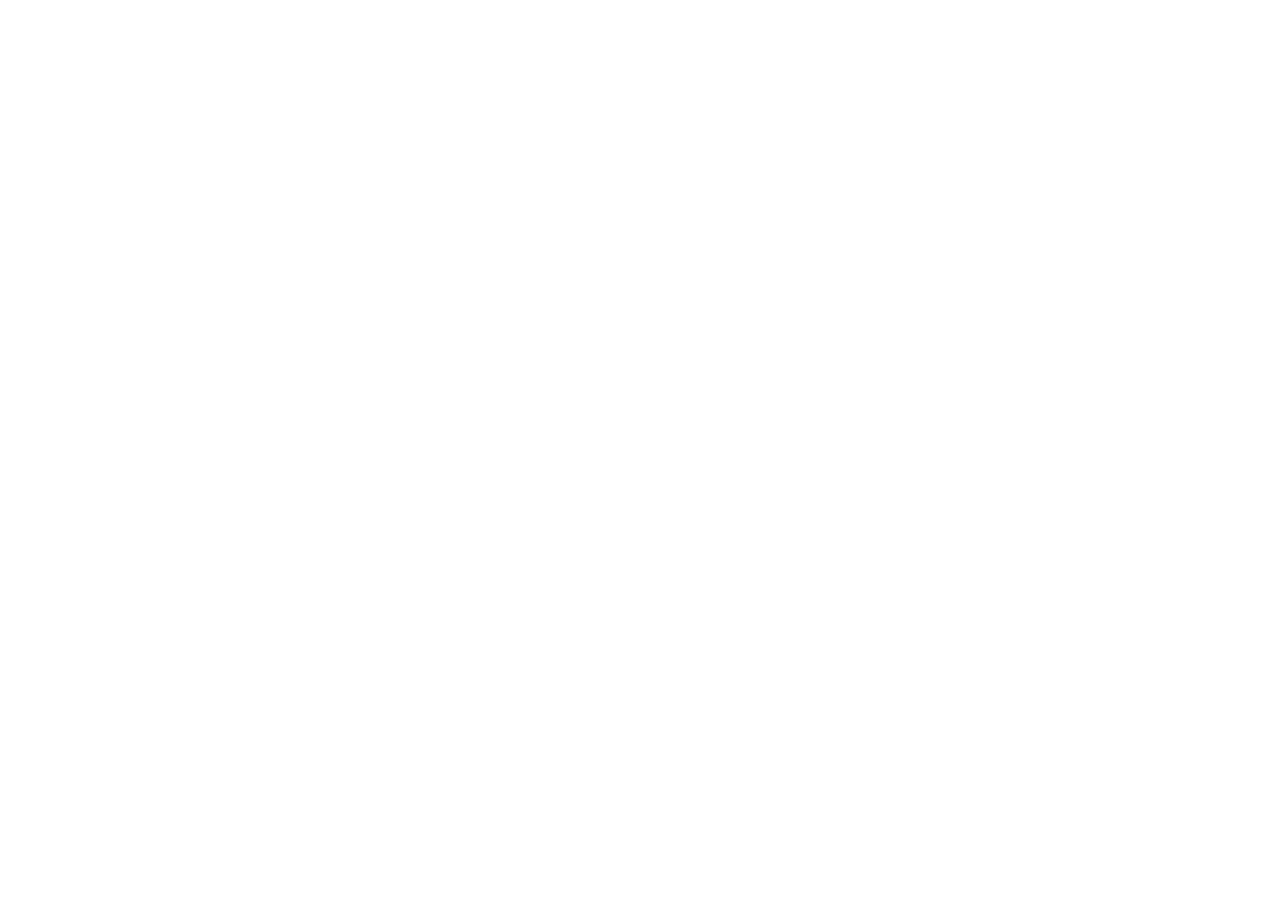
==== index.html @ 30e54be6 "inizio" ====
<!DOCTYPE html>
<html lang="en">
<head>
    <meta charset="UTF-8">
    <meta http-equiv="X-UA-Compatible" content="IE=edge">
    <meta name="viewport" content="width=device-width, initial-scale=1.0">
    <title>Shoes</title>
    <link rel="preconnect" href="https://fonts.googleapis.com">
    <link rel="preconnect" href="https://fonts.gstatic.com" crossorigin>
    <link href="https://fonts.googleapis.com/css2?family=Rubik+Mono+One&display=swap" rel="stylesheet"> 
    <link rel="stylesheet" href="style.css">
</head>
<body>
    
</body>
</html>
---- style.css ----
* {
    margin: 0;
    padding: 0;
    box-sizing: border-box;
}

body {
    font-family: 'Rubik Mono One', sans-serif;
}
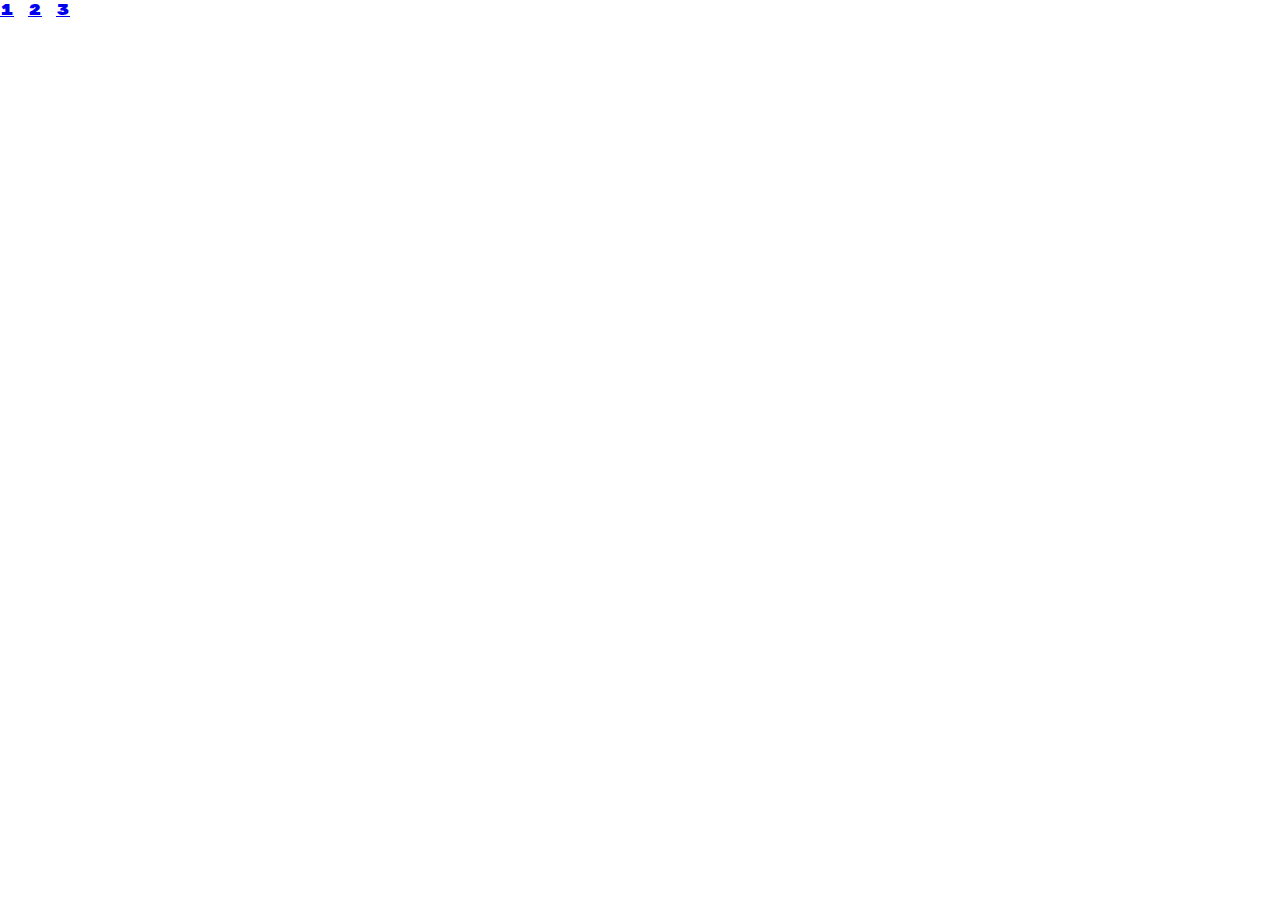
==== commit 63fb4a8e: "header html" ====
--- a/index.html
+++ b/index.html
@@ -12,5 +12,17 @@
 </head>
 <body>
     
+    <header>
+        <div class="buttons">
+            <a href="#first-product">1</a>
+            <a href="#second-product">2</a>
+            <a href="#third-product">3</a>
+        </div>
+    </header>
+
+    <main>
+
+    </main>
+
 </body>
 </html>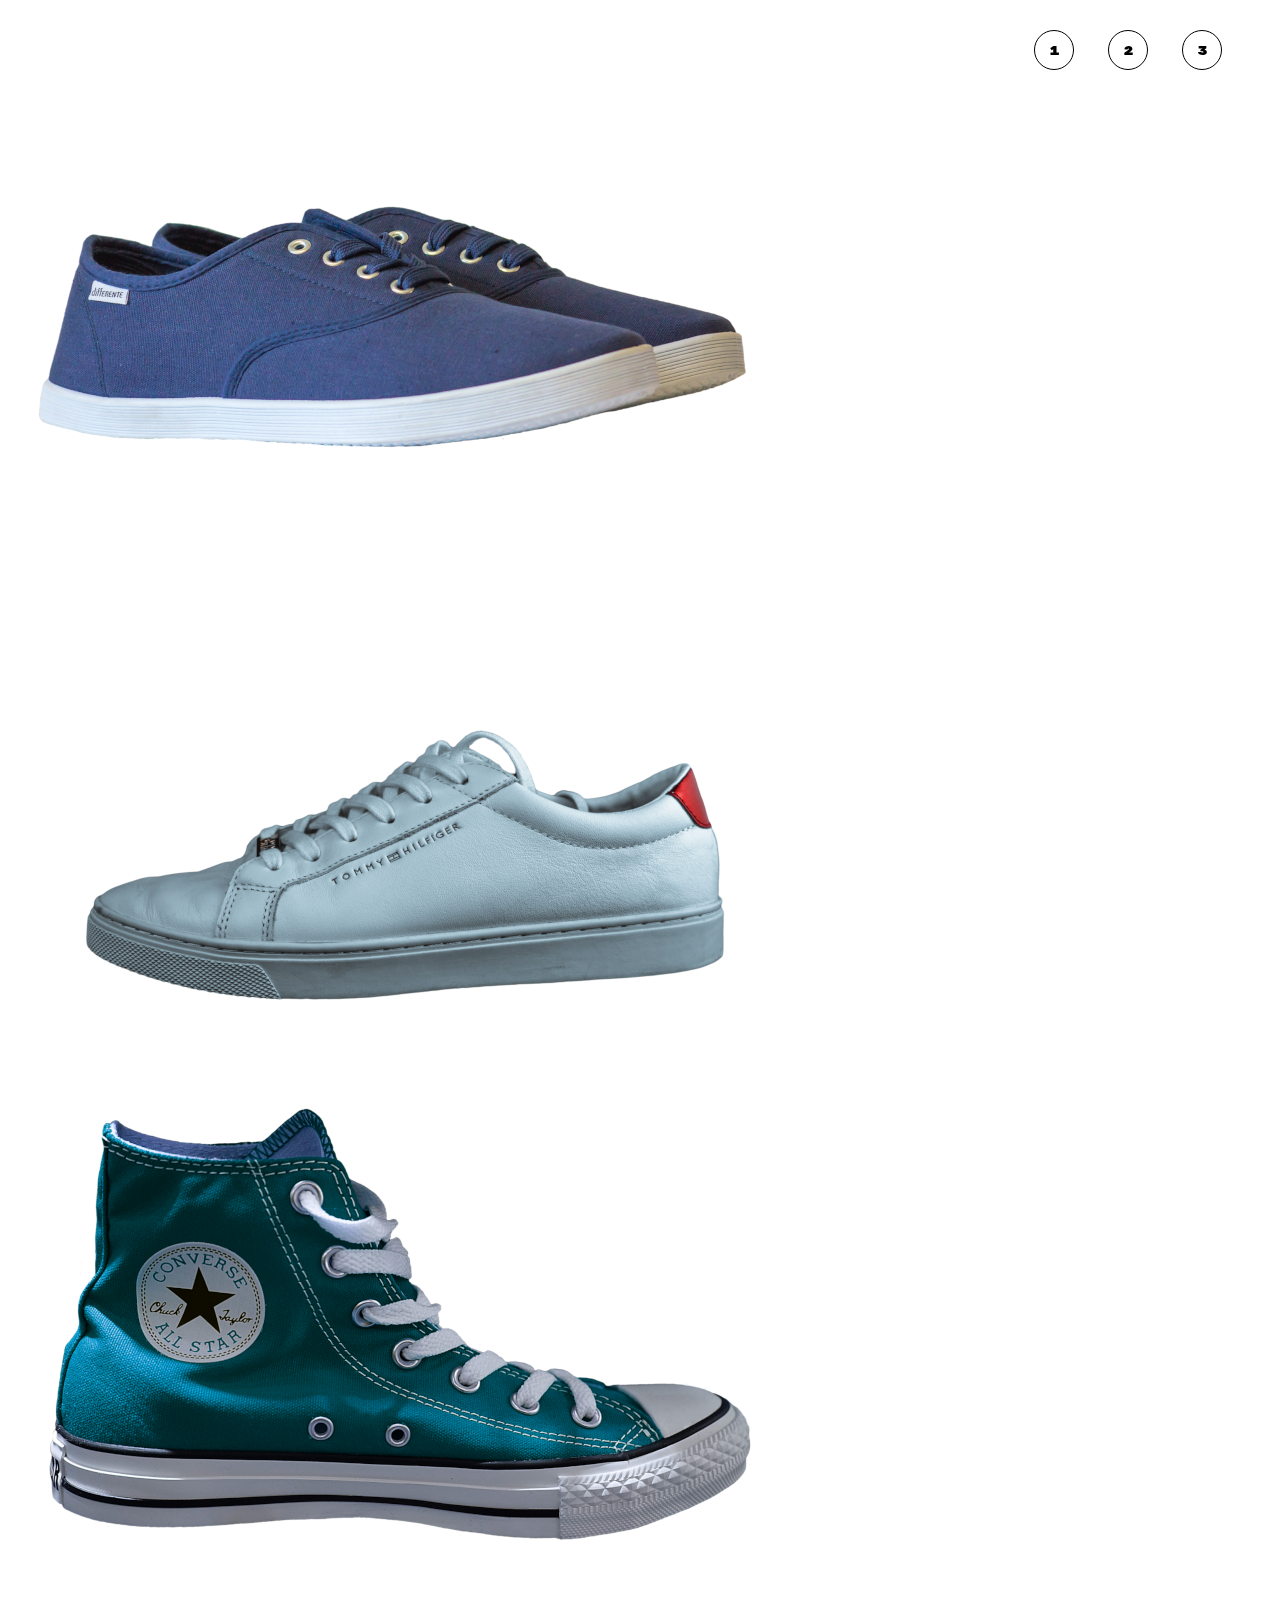
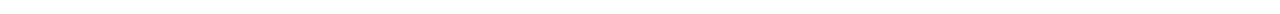
==== commit 21019420: "inizio main" ====
--- a/index.html
+++ b/index.html
@@ -22,6 +22,18 @@
 
     <main>
 
+        <div id="first-product">
+            <img src="img/01.png" alt="scarpe">
+        </div>
+
+        <div id="second-product">
+            <img src="img/02.png" alt="scarpe">
+        </div>
+
+        <div id="third-product">
+            <img src="img/03.png" alt="scarpe">
+        </div>
+        
     </main>
 
 </body>
--- a/style.css
+++ b/style.css
@@ -1,3 +1,4 @@
+/* Inizio regole generali */
 * {
     margin: 0;
     padding: 0;
@@ -6,4 +7,36 @@
 
 body {
     font-family: 'Rubik Mono One', sans-serif;
+}
+/* Fine regole generali */
+
+/* Inizio header */
+header {
+    width: 100%;
+    height: 40px;
+    position: fixed;
+    left: 0;
+    top: 30px;
+}
+
+header .buttons {
+    width: 100%;
+    height: 100%;
+    position: relative;
+    left: 80%;
+}
+
+header .buttons a {
+    border: 1px solid black;
+    display: inline-block;
+    margin: 0 10px;
+    text-align: center;
+    background-color: white;
+    text-decoration: none;
+    color: black;
+    line-height: 40px;
+    height: 40px;
+    width: 40px;
+    border-radius: 50%;
+    font-size: 0.8rem;
 }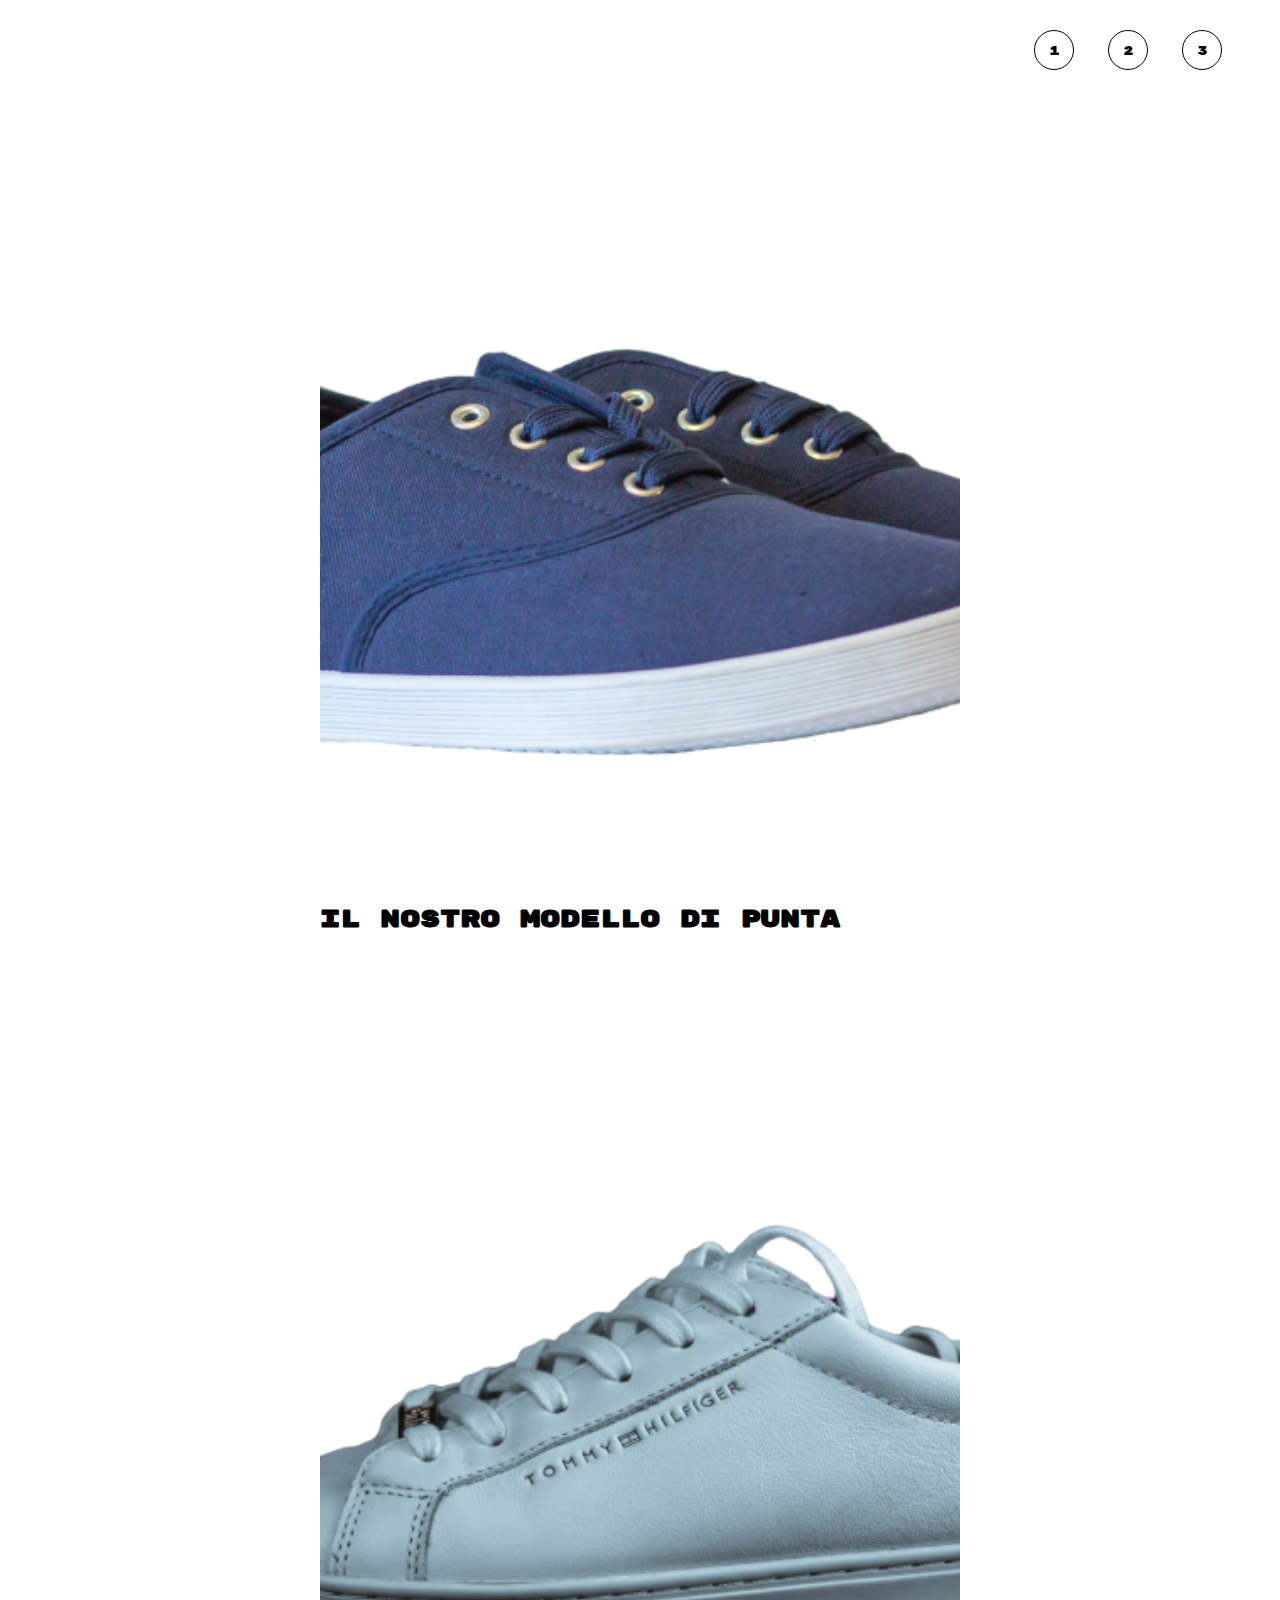
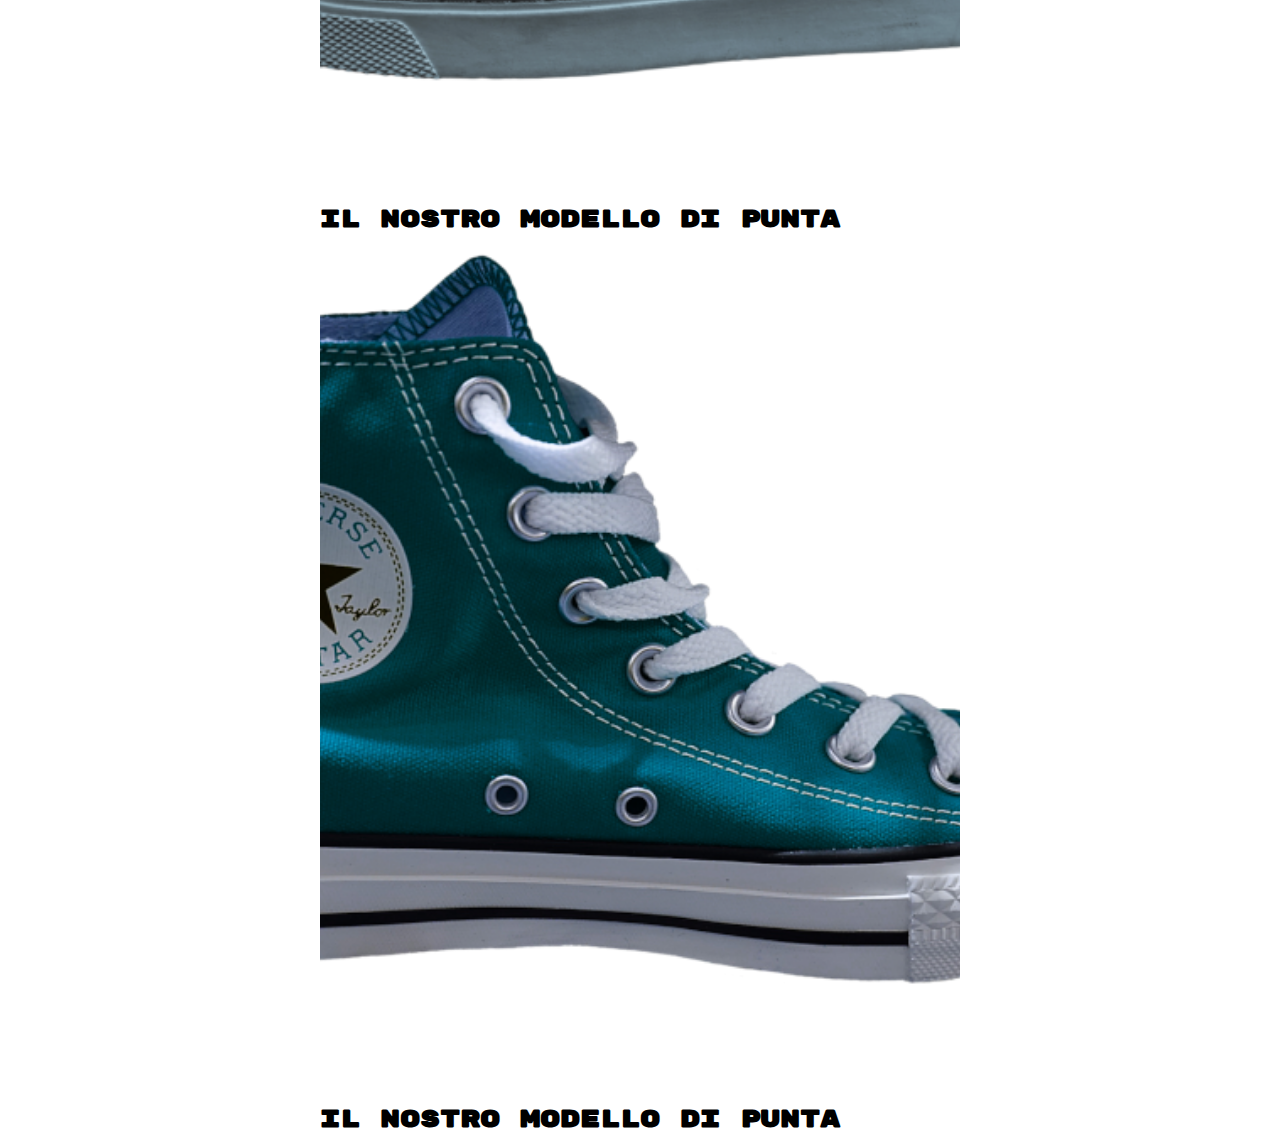
==== commit 9b4d8bf2: "immagini" ====
--- a/index.html
+++ b/index.html
@@ -24,16 +24,19 @@
 
         <div id="first-product">
             <img src="img/01.png" alt="scarpe">
+            <h2 class="yellow">Il nostro modello di punta</h2>
         </div>
 
         <div id="second-product">
             <img src="img/02.png" alt="scarpe">
+            <h2 class="yellow">Il nostro modello di punta</h2>
         </div>
 
         <div id="third-product">
             <img src="img/03.png" alt="scarpe">
+            <h2 class="green">Il nostro modello di punta</h2>
         </div>
-        
+
     </main>
 
 </body>
--- a/style.css
+++ b/style.css
@@ -39,4 +39,18 @@
     width: 40px;
     border-radius: 50%;
     font-size: 0.8rem;
+}
+/* Fine header */
+
+/* Inizio main */
+main div {
+    width: 50%;
+    margin: auto;
+    height: 100vh;
+}
+
+main div img {
+    width: 100%;
+    height: 100%;
+    object-fit: cover;
 }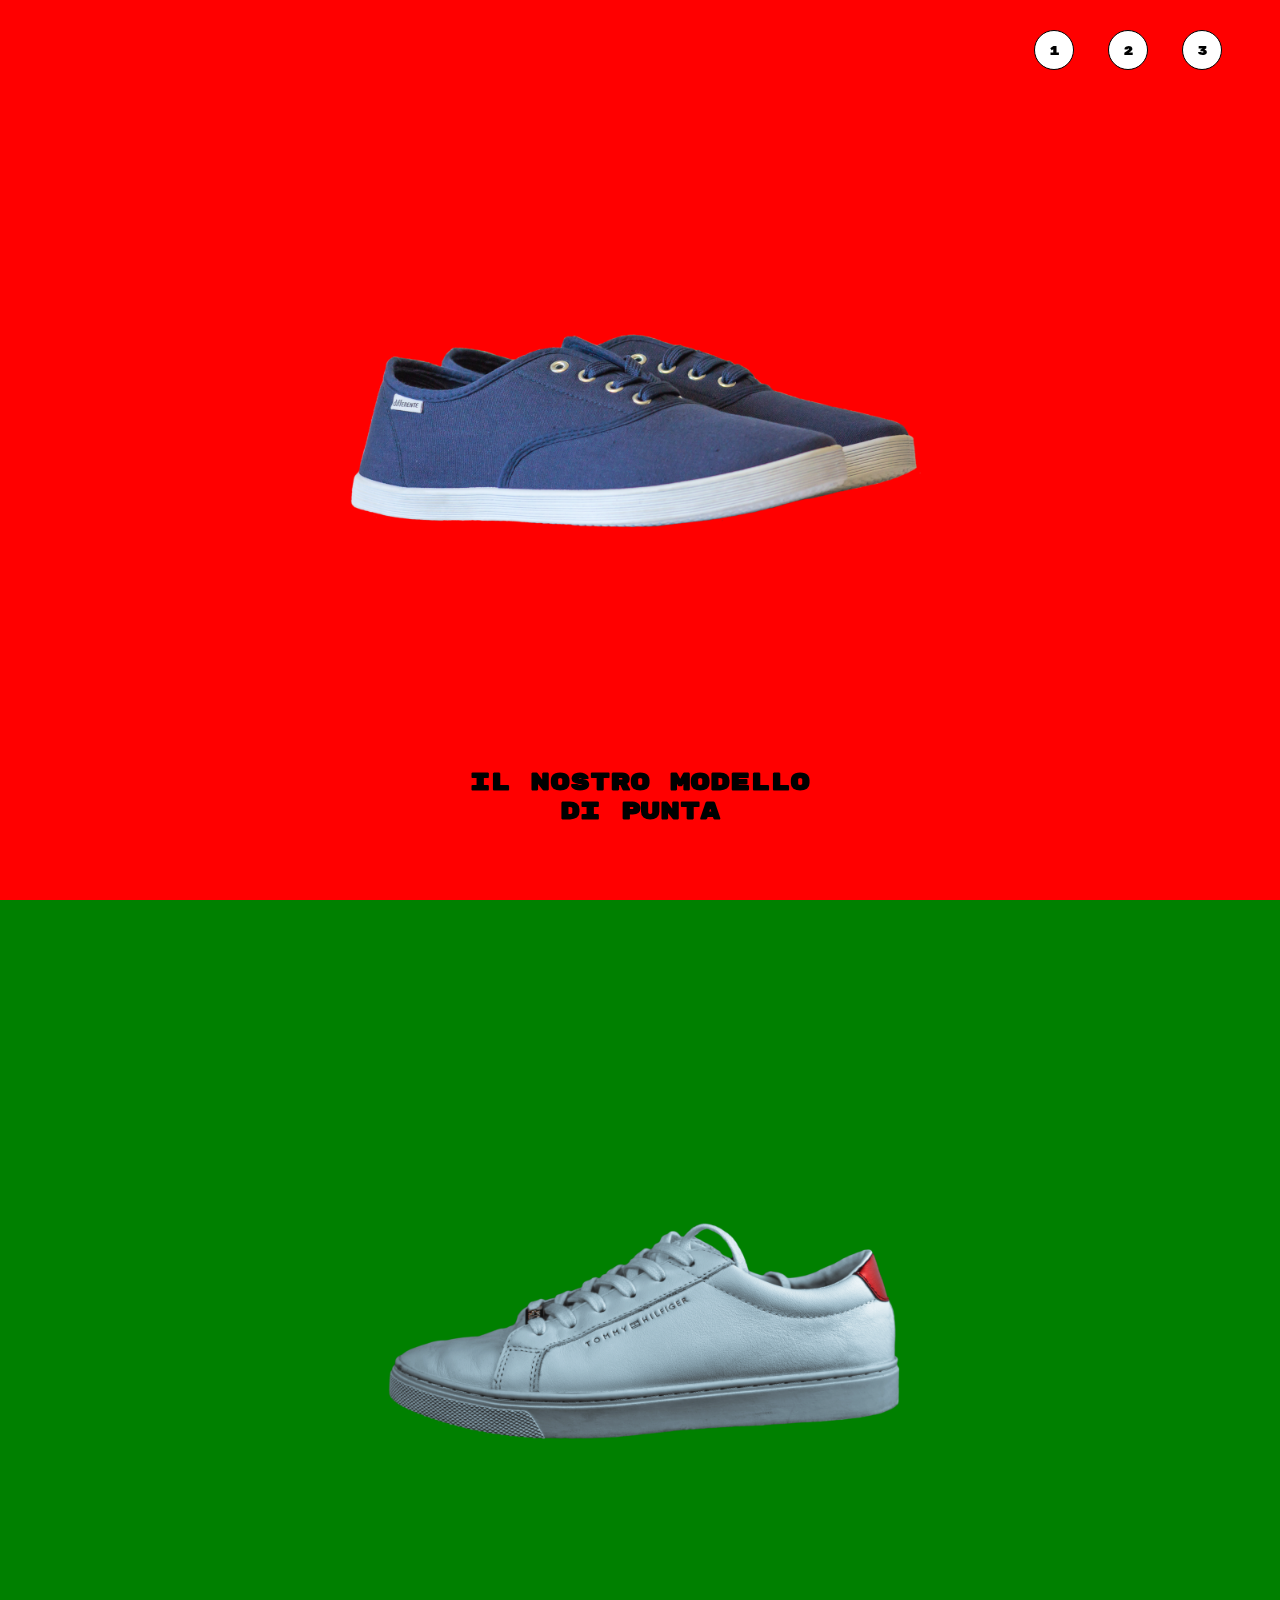
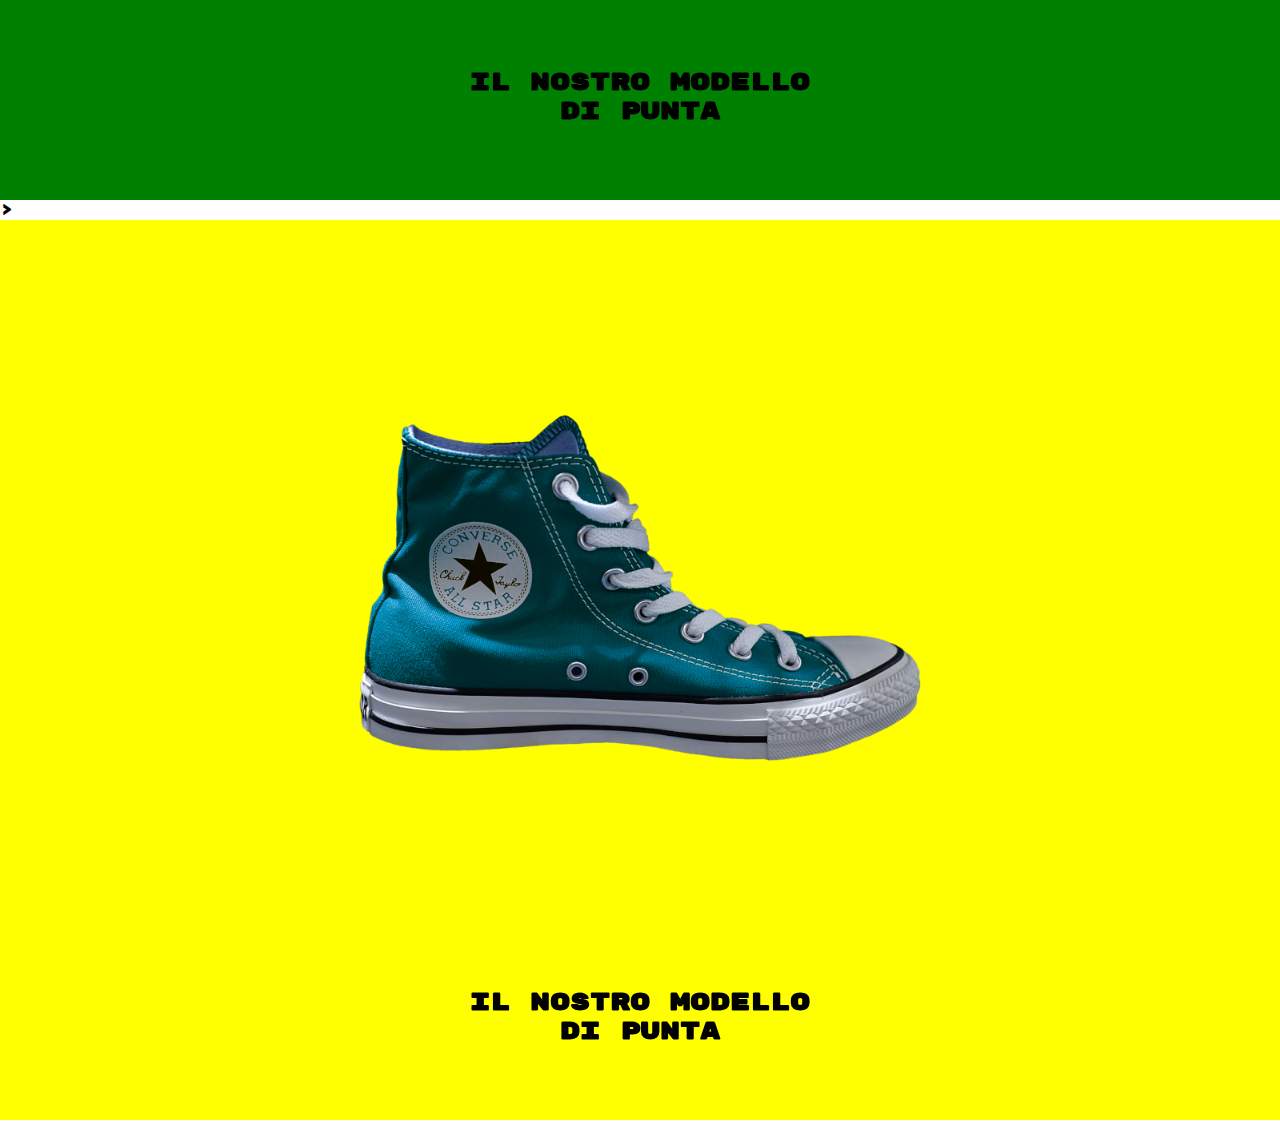
==== commit 9ed0f569: "colori sfondo" ====
--- a/index.html
+++ b/index.html
@@ -10,7 +10,7 @@
     <link href="https://fonts.googleapis.com/css2?family=Rubik+Mono+One&display=swap" rel="stylesheet"> 
     <link rel="stylesheet" href="style.css">
 </head>
-<body>
+<div>
     
     <header>
         <div class="buttons">
@@ -22,19 +22,25 @@
 
     <main>
 
-        <div id="first-product">
-            <img src="img/01.png" alt="scarpe">
-            <h2 class="yellow">Il nostro modello di punta</h2>
+        <div class="background red">
+            <div id="first-product">
+                <img src="img/01.png" alt="scarpe">
+                <h2 class="yellow">Il nostro modello di punta</h2>
+            </div>
         </div>
 
-        <div id="second-product">
-            <img src="img/02.png" alt="scarpe">
-            <h2 class="yellow">Il nostro modello di punta</h2>
-        </div>
+        <div class="background green">
+            <div id="second-product">
+                <img src="img/02.png" alt="scarpe">
+                <h2 class="yellow">Il nostro modello di punta</h2>
+            </div>
+        </div>>
 
-        <div id="third-product">
-            <img src="img/03.png" alt="scarpe">
-            <h2 class="green">Il nostro modello di punta</h2>
+        <div class="background yellow">
+            <div id="third-product">
+                <img src="img/03.png" alt="scarpe">
+                <h2 class="green">Il nostro modello di punta</h2>
+            </div>
         </div>
 
     </main>
--- a/style.css
+++ b/style.css
@@ -43,14 +43,44 @@
 /* Fine header */
 
 /* Inizio main */
-main div {
+    /* Inizio regole generali */
+main div div {
     width: 50%;
     margin: auto;
     height: 100vh;
+    position: relative;
 }
 
-main div img {
+main div div img {
     width: 100%;
     height: 100%;
-    object-fit: cover;
+    padding-bottom: 15vh;
+    object-fit: contain;
+}
+
+main div div h2 {
+    width: 60%;
+    position: absolute;
+    bottom: 5%;
+    left: 50%;
+    transform: translate(-50% , -50%);
+    text-align: center;
+}
+
+.background {
+    width: 100%;
+    height: 100vh;
+}
+    /* Fine regole generali */
+
+.background.red {
+    background-color: red;
+}
+
+.background.green {
+    background-color: green;
+}
+
+.background.yellow {
+    background-color: yellow;
 }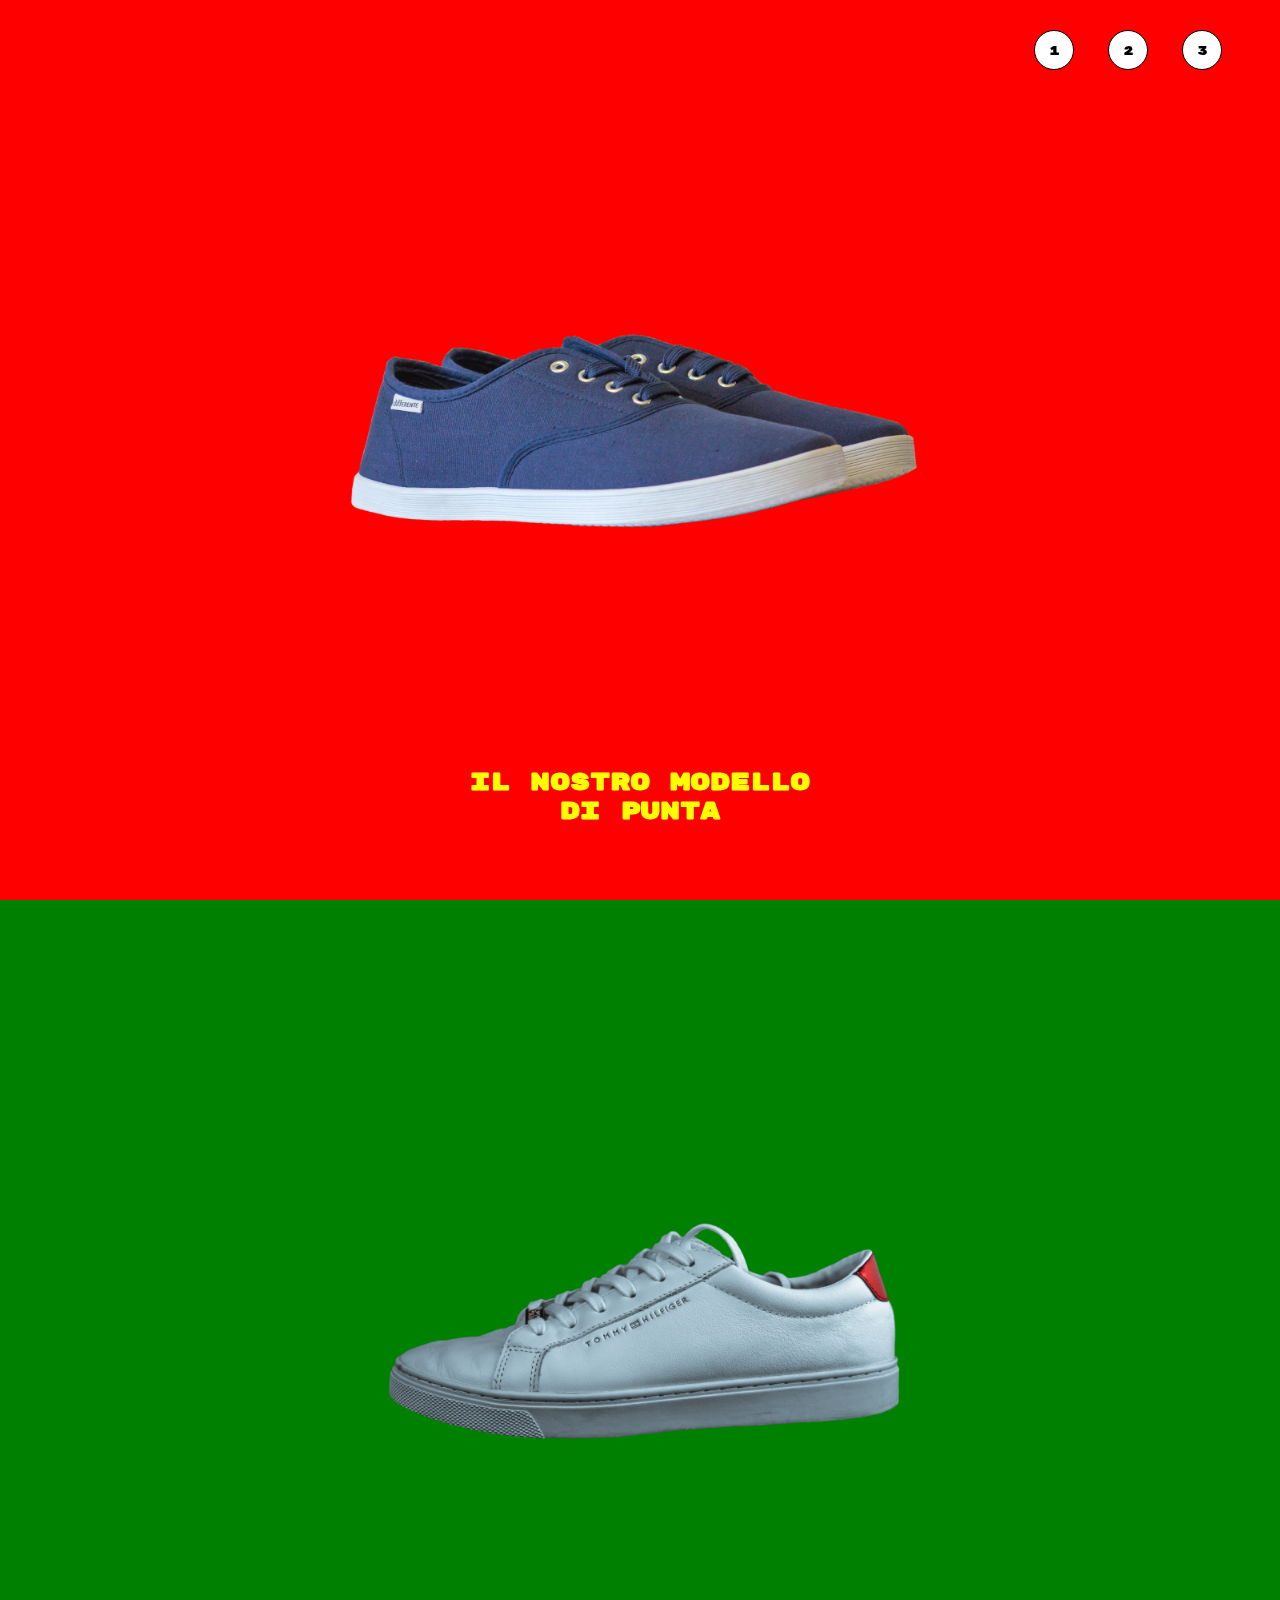
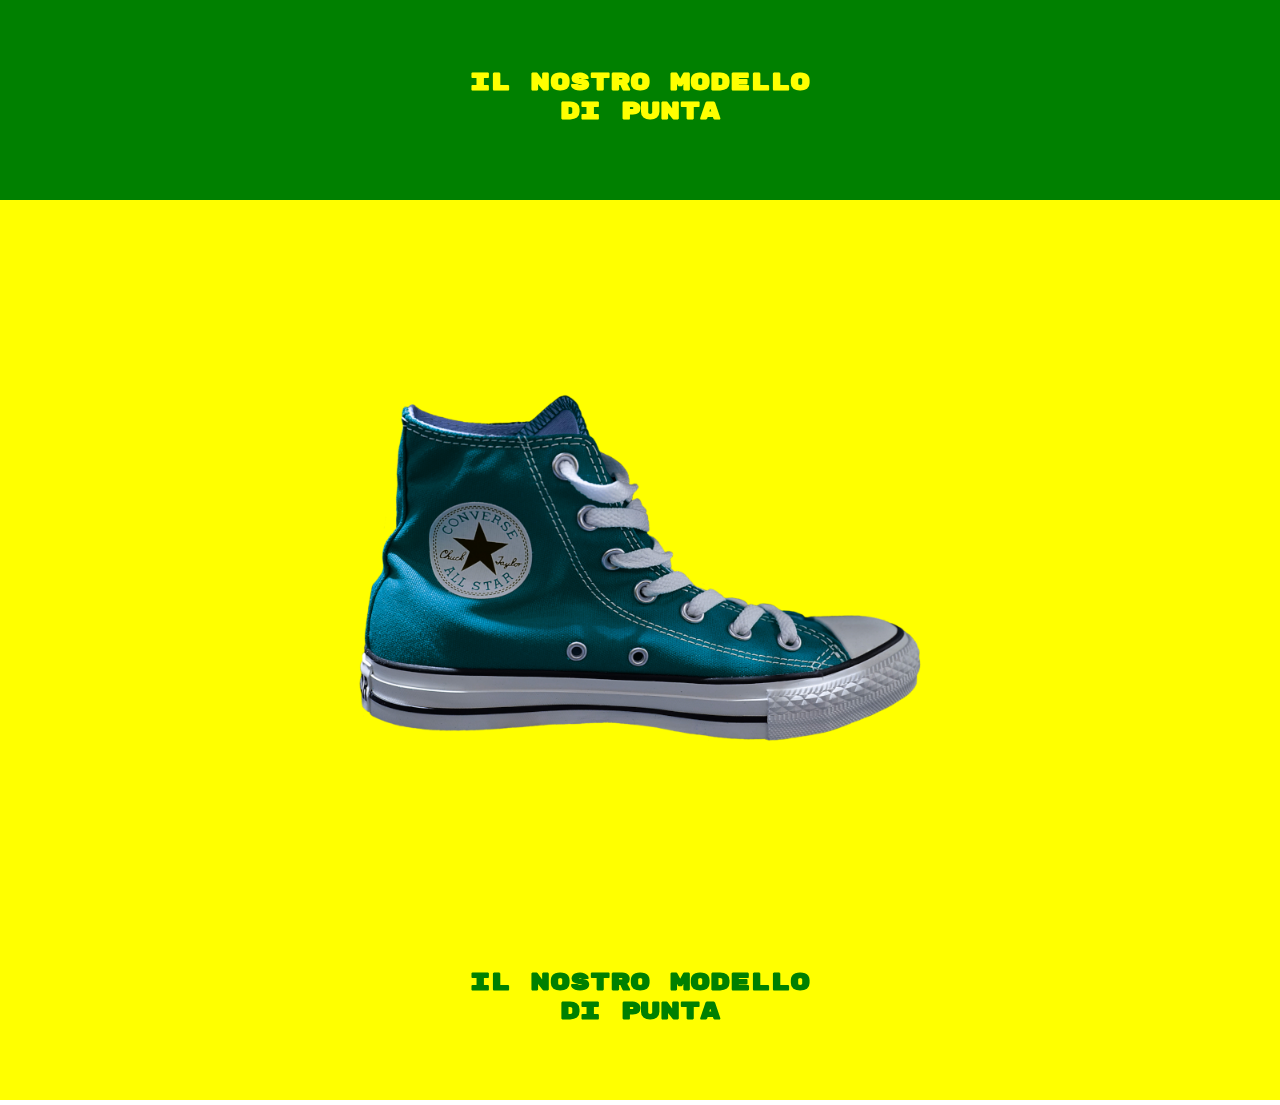
==== commit d8b55290: "fine" ====
--- a/index.html
+++ b/index.html
@@ -34,7 +34,7 @@
                 <img src="img/02.png" alt="scarpe">
                 <h2 class="yellow">Il nostro modello di punta</h2>
             </div>
-        </div>>
+        </div>
 
         <div class="background yellow">
             <div id="third-product">
--- a/style.css
+++ b/style.css
@@ -83,4 +83,12 @@
 
 .background.yellow {
     background-color: yellow;
+}
+
+h2.yellow {
+    color: yellow;
+}
+
+h2.green {
+    color: green;
 }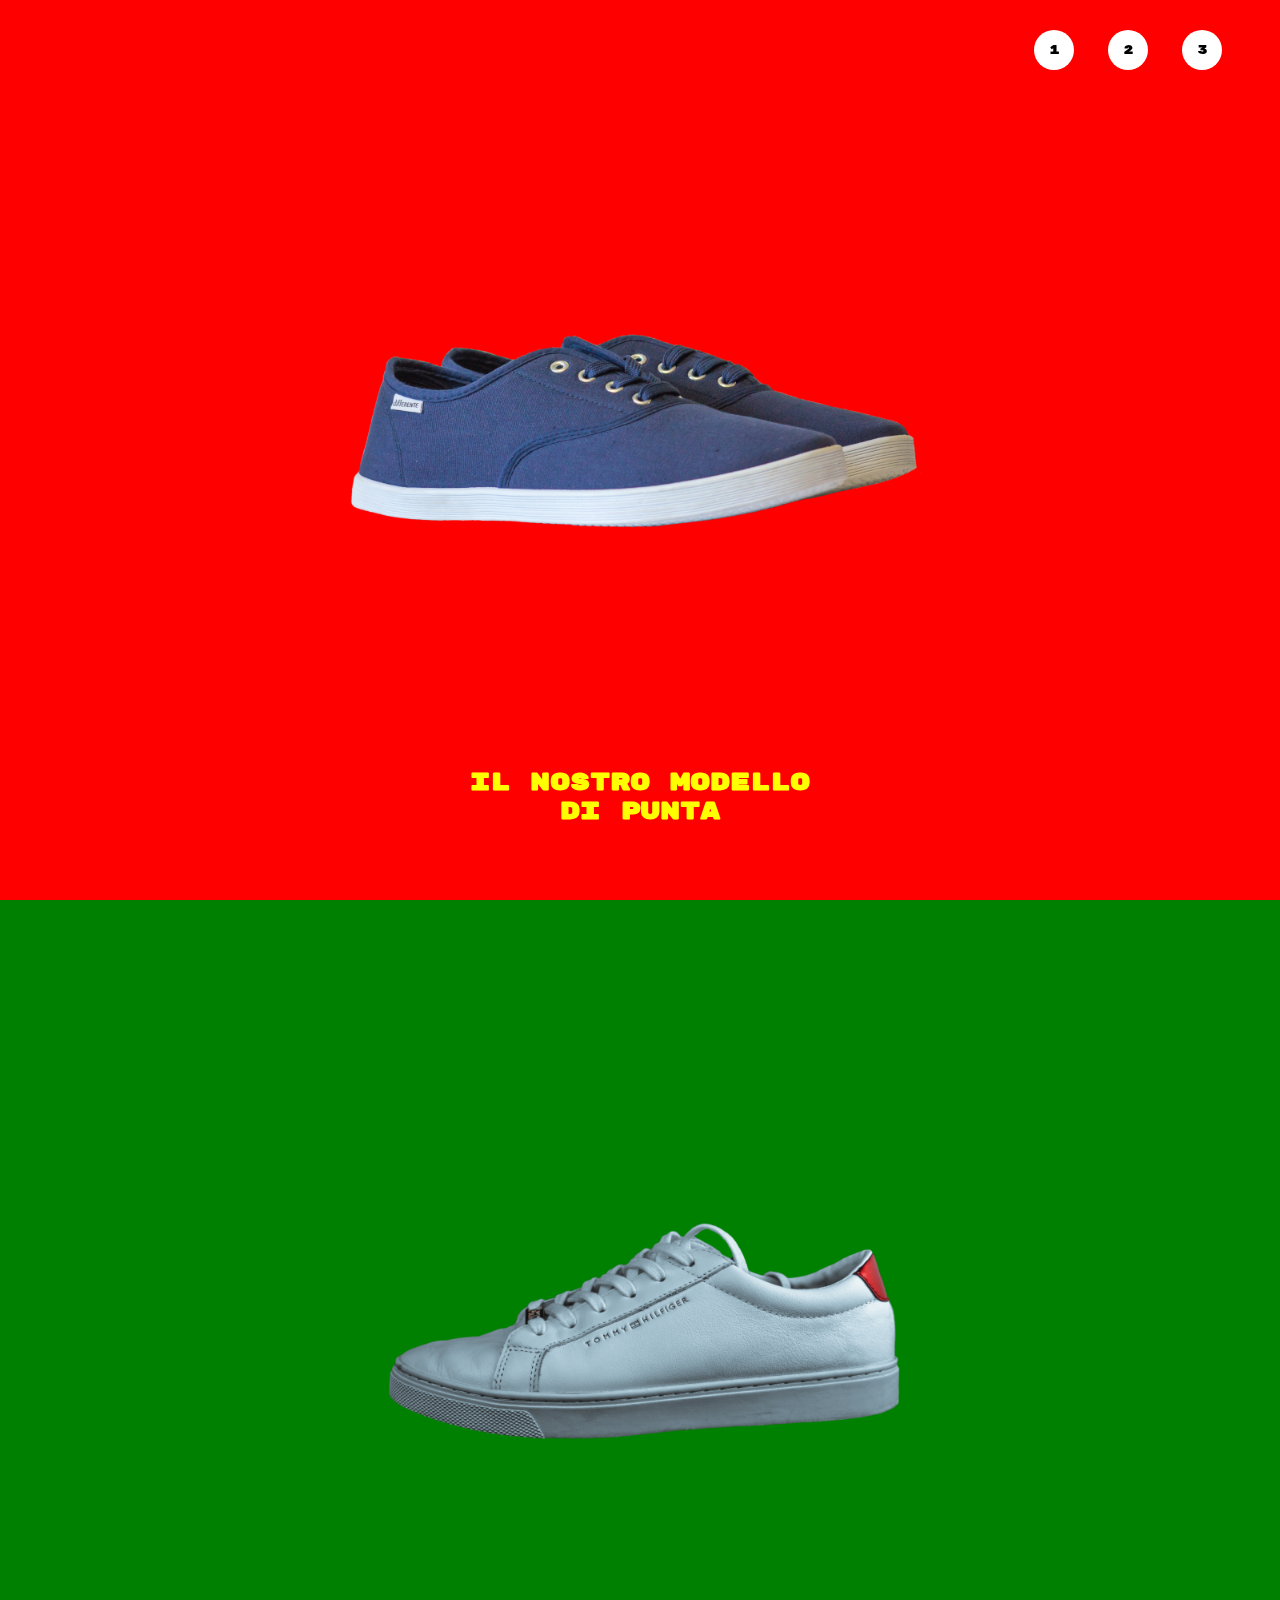
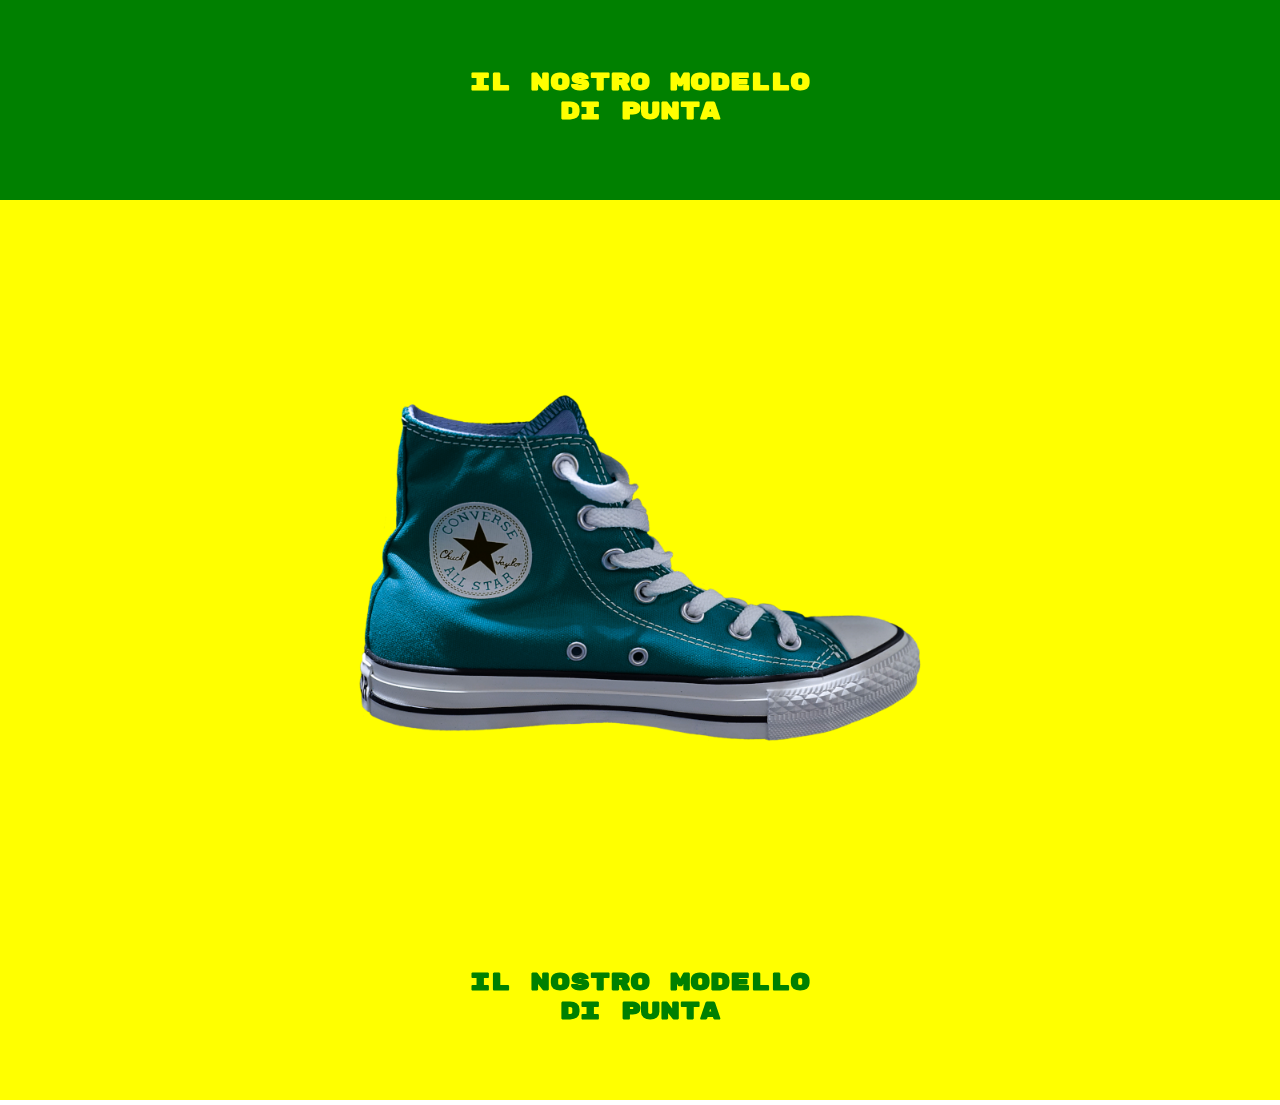
==== commit 202a477a: "fine" ====
--- a/index.html
+++ b/index.html
@@ -10,7 +10,7 @@
     <link href="https://fonts.googleapis.com/css2?family=Rubik+Mono+One&display=swap" rel="stylesheet"> 
     <link rel="stylesheet" href="style.css">
 </head>
-<div>
+<body>
     
     <header>
         <div class="buttons">
--- a/style.css
+++ b/style.css
@@ -27,7 +27,6 @@
 }
 
 header .buttons a {
-    border: 1px solid black;
     display: inline-block;
     margin: 0 10px;
     text-align: center;
@@ -43,6 +42,7 @@
 /* Fine header */
 
 /* Inizio main */
+
     /* Inizio regole generali */
 main div div {
     width: 50%;
@@ -91,4 +91,5 @@
 
 h2.green {
     color: green;
-}+}
+/* Fine regole main */